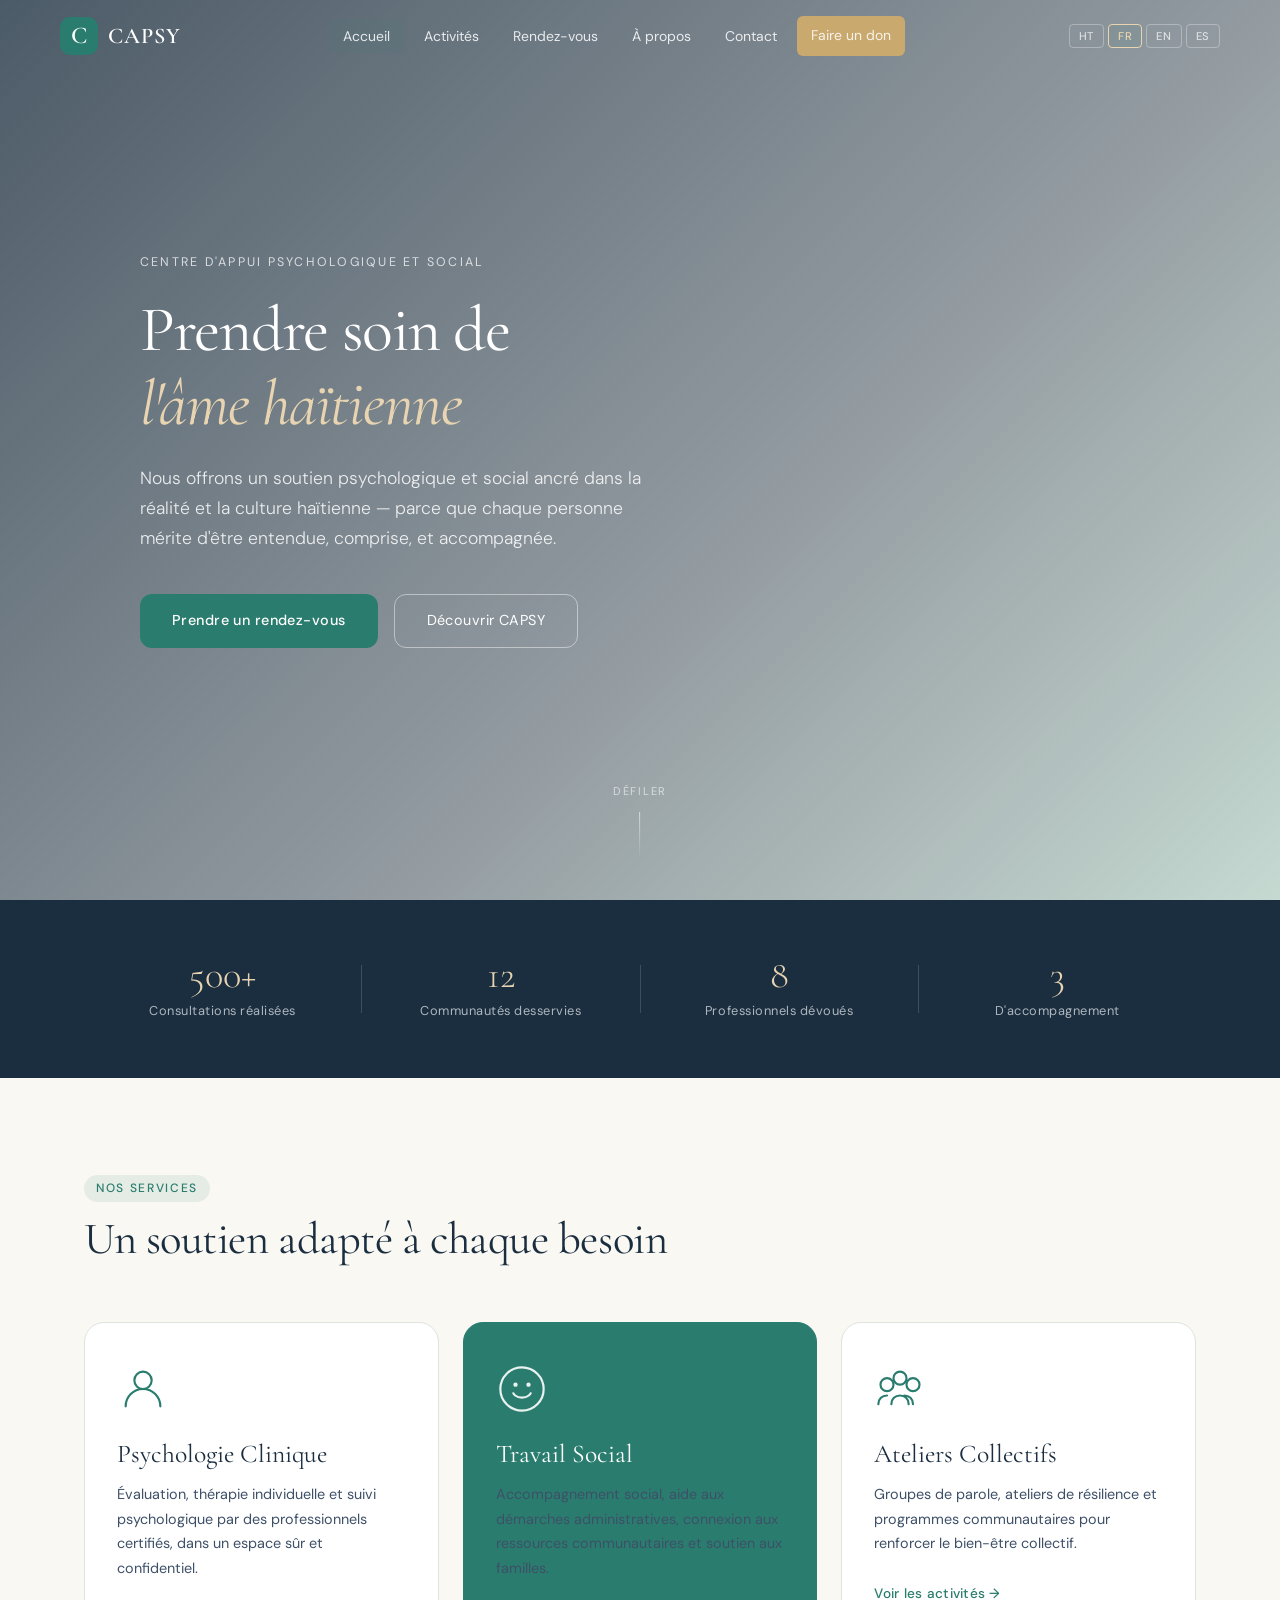
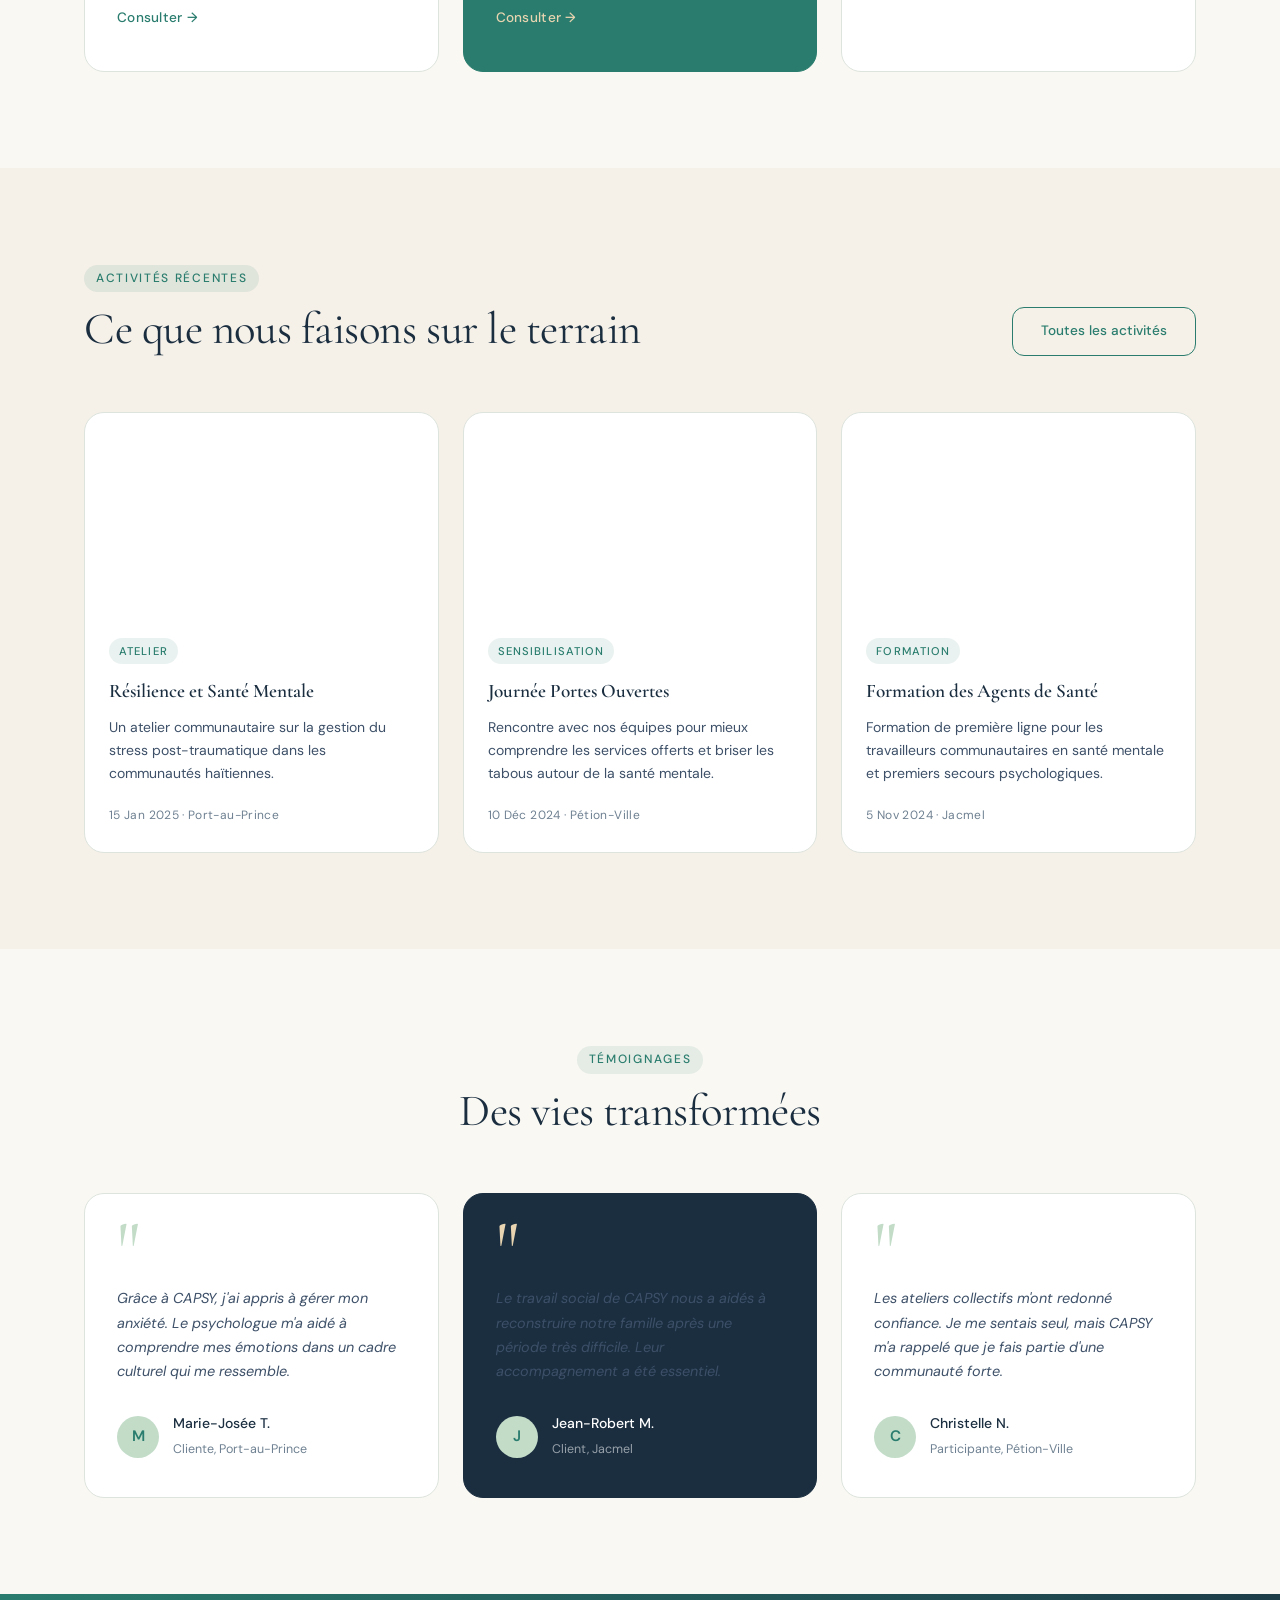
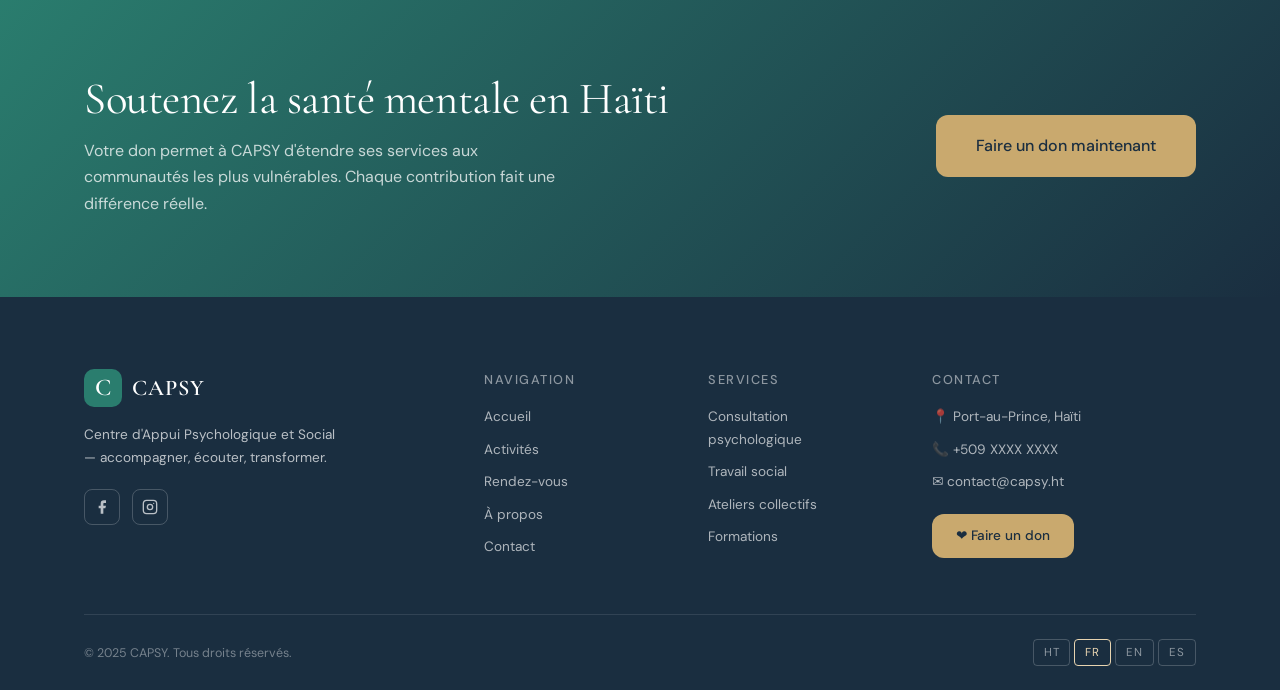
==== index.html @ 82f12406 "Add files via upload" ====
<!DOCTYPE html>
<html lang="fr">
<head>
  <meta charset="UTF-8" />
  <meta name="viewport" content="width=device-width, initial-scale=1.0" />
  <title>CAPSY – Centre d'Appui Psychologique et Social</title>
  <link rel="preconnect" href="https://fonts.googleapis.com" />
  <link rel="preconnect" href="https://fonts.gstatic.com" crossorigin />
  <link href="https://fonts.googleapis.com/css2?family=Cormorant+Garamond:ital,wght@0,300;0,400;0,600;1,300;1,400&family=DM+Sans:wght@300;400;500&display=swap" rel="stylesheet" />
  <link rel="stylesheet" href="style.css" />
</head>
<body data-page="index">

  <!-- NAVBAR -->
  <nav class="navbar" id="navbar">
    <div class="nav-inner">
      <a href="index.html" class="nav-logo">
        <span class="logo-mark">C</span>
        <span class="logo-text">CAPSY</span>
      </a>
      <button class="nav-toggle" id="navToggle" aria-label="Menu">
        <span></span><span></span><span></span>
      </button>
      <ul class="nav-links" id="navLinks">
        <li><a href="index.html" class="active" data-i18n="shared.nav.home"></a></li>
        <li><a href="activities.html" data-i18n="shared.nav.activities"></a></li>
        <li><a href="appointments.html" data-i18n="shared.nav.appt"></a></li>
        <li><a href="about.html" data-i18n="shared.nav.about"></a></li>
        <li><a href="contact.html" data-i18n="shared.nav.contact"></a></li>
        <li><a href="donate.html" class="btn-donate-nav" data-i18n="shared.nav.donate"></a></li>
      </ul>
      <div class="lang-switcher nav-lang">
        <button class="lang-btn" data-lang="ht">HT</button>
        <button class="lang-btn" data-lang="fr">FR</button>
        <button class="lang-btn" data-lang="en">EN</button>
        <button class="lang-btn" data-lang="es">ES</button>
      </div>
    </div>
  </nav>

  <!-- HERO -->
  <section class="hero">
    <div class="hero-bg"></div>
    <div class="hero-overlay"></div>
    <div class="hero-content">
      <p class="hero-eyebrow" data-i18n="index.hero_eyebrow"></p>
      <h1 class="hero-title">
        <span data-i18n="index.hero_title1"></span><br />
        <em data-i18n="index.hero_title2"></em>
      </h1>
      <p class="hero-sub" data-i18n="index.hero_sub"></p>
      <div class="hero-actions">
        <a href="appointments.html" class="btn-primary" data-i18n="index.btn_appt"></a>
        <a href="about.html" class="btn-ghost" data-i18n="index.btn_about"></a>
      </div>
    </div>
    <div class="hero-scroll-hint">
      <span data-i18n="index.scroll"></span>
      <div class="scroll-line"></div>
    </div>
  </section>

  <!-- STATS BAND -->
  <section class="stats-band">
    <div class="stats-inner">
      <div class="stat-item">
        <strong>500+</strong>
        <span data-i18n="shared.stats.consult"></span>
      </div>
      <div class="stat-divider"></div>
      <div class="stat-item">
        <strong>12</strong>
        <span data-i18n="shared.stats.communities"></span>
      </div>
      <div class="stat-divider"></div>
      <div class="stat-item">
        <strong>8</strong>
        <span data-i18n="shared.stats.pros"></span>
      </div>
      <div class="stat-divider"></div>
      <div class="stat-item">
        <strong>3</strong>
        <span data-i18n="shared.stats.years"></span>
      </div>
    </div>
  </section>

  <!-- SERVICES -->
  <section class="services section-pad">
    <div class="container">
      <div class="section-header">
        <p class="section-tag" data-i18n="index.services_tag"></p>
        <h2 data-i18n="index.services_title"></h2>
      </div>
      <div class="services-grid">
        <div class="service-card">
          <div class="service-icon">
            <svg viewBox="0 0 48 48" fill="none"><circle cx="24" cy="16" r="8" stroke="currentColor" stroke-width="2"/><path d="M8 40c0-8.837 7.163-16 16-16s16 7.163 16 16" stroke="currentColor" stroke-width="2" stroke-linecap="round"/></svg>
          </div>
          <h3 data-i18n="index.s1_title"></h3>
          <p data-i18n="index.s1_desc"></p>
          <a href="appointments.html" class="service-link" data-i18n="index.s_link_consult"></a>
        </div>
        <div class="service-card service-card--accent">
          <div class="service-icon">
            <svg viewBox="0 0 48 48" fill="none"><path d="M24 4C12.954 4 4 12.954 4 24s8.954 20 20 20 20-8.954 20-20S35.046 4 24 4z" stroke="currentColor" stroke-width="2"/><path d="M16 28s2 4 8 4 8-4 8-4" stroke="currentColor" stroke-width="2" stroke-linecap="round"/><circle cx="18" cy="20" r="2" fill="currentColor"/><circle cx="30" cy="20" r="2" fill="currentColor"/></svg>
          </div>
          <h3 data-i18n="index.s2_title"></h3>
          <p data-i18n="index.s2_desc"></p>
          <a href="appointments.html" class="service-link" data-i18n="index.s_link_consult"></a>
        </div>
        <div class="service-card">
          <div class="service-icon">
            <svg viewBox="0 0 48 48" fill="none"><circle cx="12" cy="20" r="6" stroke="currentColor" stroke-width="2"/><circle cx="36" cy="20" r="6" stroke="currentColor" stroke-width="2"/><circle cx="24" cy="14" r="6" stroke="currentColor" stroke-width="2"/><path d="M4 38c0-5 3.6-8 8-8M36 38c0-5-3.6-8-8-8M16 38c0-5 3.6-8 8-8s8 3 8 8" stroke="currentColor" stroke-width="2" stroke-linecap="round"/></svg>
          </div>
          <h3 data-i18n="index.s3_title"></h3>
          <p data-i18n="index.s3_desc"></p>
          <a href="activities.html" class="service-link" data-i18n="index.s_link_act"></a>
        </div>
      </div>
    </div>
  </section>

  <!-- ACTIVITIES PREVIEW -->
  <section class="activities-preview section-pad bg-soft">
    <div class="container">
      <div class="section-header flex-between">
        <div>
          <p class="section-tag" data-i18n="index.act_tag"></p>
          <h2 data-i18n="index.act_title"></h2>
        </div>
        <a href="activities.html" class="btn-outline" data-i18n="index.act_all"></a>
      </div>
      <div class="activities-grid" id="homeActivities"></div>
    </div>
  </section>

  <!-- TESTIMONIALS -->
  <section class="testimonials section-pad">
    <div class="container">
      <div class="section-header center">
        <p class="section-tag" data-i18n="index.testi_tag"></p>
        <h2 data-i18n="index.testi_title"></h2>
      </div>
      <div class="testimonials-grid" id="testiGrid"></div>
    </div>
  </section>

  <!-- CTA DONATE BANNER -->
  <section class="donate-banner">
    <div class="container">
      <div class="donate-banner-inner">
        <div class="donate-banner-text">
          <h2 data-i18n="index.donate_title"></h2>
          <p data-i18n="index.donate_desc"></p>
        </div>
        <a href="donate.html" class="btn-donate-large" data-i18n="index.donate_btn"></a>
      </div>
    </div>
  </section>

  <!-- FOOTER -->
  <footer class="footer">
    <div class="container">
      <div class="footer-grid">
        <div class="footer-brand">
          <div class="footer-logo"><span class="logo-mark">C</span><span class="logo-text">CAPSY</span></div>
          <p data-i18n="shared.footer.tagline"></p>
          <div class="footer-social">
            <a href="#" aria-label="Facebook"><svg viewBox="0 0 24 24" fill="currentColor"><path d="M18 2h-3a5 5 0 00-5 5v3H7v4h3v8h4v-8h3l1-4h-4V7a1 1 0 011-1h3z"/></svg></a>
            <a href="#" aria-label="Instagram"><svg viewBox="0 0 24 24" fill="none" stroke="currentColor" stroke-width="2"><rect x="2" y="2" width="20" height="20" rx="5" ry="5"/><circle cx="12" cy="12" r="4"/><circle cx="17.5" cy="6.5" r="1" fill="currentColor" stroke="none"/></svg></a>
          </div>
        </div>
        <div class="footer-col">
          <h5 data-i18n="shared.footer.nav_col"></h5>
          <ul>
            <li><a href="index.html" data-i18n="shared.nav.home"></a></li>
            <li><a href="activities.html" data-i18n="shared.nav.activities"></a></li>
            <li><a href="appointments.html" data-i18n="shared.nav.appt"></a></li>
            <li><a href="about.html" data-i18n="shared.nav.about"></a></li>
            <li><a href="contact.html" data-i18n="shared.nav.contact"></a></li>
          </ul>
        </div>
        <div class="footer-col">
          <h5 data-i18n="shared.footer.services"></h5>
          <ul>
            <li><a href="appointments.html" data-i18n="shared.footer.consult"></a></li>
            <li><a href="appointments.html" data-i18n="shared.footer.social"></a></li>
            <li><a href="activities.html" data-i18n="shared.footer.workshops"></a></li>
            <li><a href="activities.html" data-i18n="shared.footer.training"></a></li>
          </ul>
        </div>
        <div class="footer-col">
          <h5 data-i18n="shared.footer.contact"></h5>
          <ul>
            <li>📍 Port-au-Prince, Haïti</li>
            <li>📞 +509 XXXX XXXX</li>
            <li>✉️ contact@capsy.ht</li>
          </ul>
          <a href="donate.html" class="btn-donate-footer" data-i18n="shared.footer.donate_btn"></a>
        </div>
      </div>
      <div class="footer-bottom">
        <p data-i18n="shared.footer.copy"></p>
        <div class="lang-switcher">
          <button class="lang-btn" data-lang="ht">HT</button>
          <button class="lang-btn" data-lang="fr">FR</button>
          <button class="lang-btn" data-lang="en">EN</button>
          <button class="lang-btn" data-lang="es">ES</button>
        </div>
      </div>
    </div>
  </footer>

  <script src="i18n.js"></script>
  <script src="main.js"></script>
  <script>
    // Render home activities (first 3) dynamically
    function renderHomeActivities() {
      const lang = CAPSY_LANG.current;
      const data = TRANSLATIONS.shared.activities_data;
      const grid = document.getElementById('homeActivities');
      if (!grid) return;
      grid.innerHTML = [1,2,3].map(id => {
        const a = data[id];
        return `<a href="activity-detail.html?id=${id}" class="activity-card">
          <div class="activity-img" style="background-image:url('${a.img}')"></div>
          <div class="activity-body">
            <span class="activity-tag">${a.tag[lang]}</span>
            <h4>${a.title[lang]}</h4>
            <p>${a.desc[lang]}</p>
            <span class="activity-date">${a.date}</span>
          </div>
        </a>`;
      }).join('');
    }

    function renderTestimonials() {
      const lang = CAPSY_LANG.current;
      const T = TRANSLATIONS.index;
      const grid = document.getElementById('testiGrid');
      if (!grid) return;
      grid.innerHTML = `
        <div class="testimonial-card">
          <div class="testi-quote">"</div>
          <p>${T.t1[lang]}</p>
          <div class="testi-author"><div class="testi-avatar">M</div><div><strong>${T.t1_name}</strong><span>${T.t1_role[lang]}</span></div></div>
        </div>
        <div class="testimonial-card testimonial-card--accent">
          <div class="testi-quote">"</div>
          <p>${T.t2[lang]}</p>
          <div class="testi-author"><div class="testi-avatar">J</div><div><strong>${T.t2_name}</strong><span>${T.t2_role[lang]}</span></div></div>
        </div>
        <div class="testimonial-card">
          <div class="testi-quote">"</div>
          <p>${T.t3[lang]}</p>
          <div class="testi-author"><div class="testi-avatar">C</div><div><strong>${T.t3_name}</strong><span>${T.t3_role[lang]}</span></div></div>
        </div>`;
    }

    // Hook into language changes
    const origApplyAll = CAPSY_LANG.applyAll.bind(CAPSY_LANG);
    CAPSY_LANG.applyAll = function() {
      origApplyAll();
      renderHomeActivities();
      renderTestimonials();
    };

    renderHomeActivities();
    renderTestimonials();
  </script>
</body>
</html>
---- style.css ----
/* ============================================================
   CAPSY — Global Stylesheet
   Aesthetic: Refined editorial, warm-coastal calm
   Fonts: Cormorant Garamond (display) + DM Sans (body)
   ============================================================ */

:root {
  --navy:    #1a2e40;
  --teal:    #2a7d6e;
  --teal-lt: #3aa08e;
  --sage:    #7dab8e;
  --sage-lt: #c2dcc8;
  --cream:   #f5f0e8;
  --ivory:   #faf8f3;
  --gold:    #c9a96e;
  --gold-lt: #e8d4b0;
  --white:   #ffffff;
  --text:    #1a2e40;
  --text-md: #3d5068;
  --text-lt: #6e8091;
  --border:  #dde4dd;

  --font-disp: 'Cormorant Garamond', Georgia, serif;
  --font-body: 'DM Sans', system-ui, sans-serif;

  --radius-sm: 6px;
  --radius-md: 12px;
  --radius-lg: 20px;

  --shadow-sm: 0 2px 12px rgba(26,46,64,.07);
  --shadow-md: 0 8px 32px rgba(26,46,64,.12);
  --shadow-lg: 0 20px 60px rgba(26,46,64,.16);

  --transition: .25s ease;
}

*, *::before, *::after { box-sizing: border-box; margin: 0; padding: 0; }

html { scroll-behavior: smooth; font-size: 16px; }

body {
  font-family: var(--font-body);
  color: var(--text);
  background: var(--ivory);
  line-height: 1.65;
  -webkit-font-smoothing: antialiased;
}

img { max-width: 100%; display: block; }
a { text-decoration: none; color: inherit; }
ul { list-style: none; }
button { cursor: pointer; font-family: var(--font-body); }

.container { max-width: 1160px; margin: 0 auto; padding: 0 24px; }
.section-pad { padding: 96px 0; }
.bg-soft { background: var(--cream); }

/* ── TYPOGRAPHY ── */
h1, h2, h3 { font-family: var(--font-disp); font-weight: 400; line-height: 1.15; }
h1 { font-size: clamp(2.6rem, 5vw, 4.2rem); letter-spacing: -.02em; }
h2 { font-size: clamp(2rem, 3.5vw, 3rem); letter-spacing: -.01em; }
h3 { font-size: 1.6rem; }
h4 { font-family: var(--font-disp); font-size: 1.3rem; font-weight: 600; }
h5 { font-size: .8rem; font-weight: 500; letter-spacing: .12em; text-transform: uppercase; color: var(--text-lt); margin-bottom: 16px; }

em { font-style: italic; color: var(--teal); }

.section-header { margin-bottom: 56px; }
.section-header.center { text-align: center; }
.section-header.flex-between { display: flex; align-items: flex-end; justify-content: space-between; gap: 24px; flex-wrap: wrap; }

.section-tag {
  display: inline-block;
  font-size: .75rem;
  font-weight: 500;
  letter-spacing: .14em;
  text-transform: uppercase;
  color: var(--teal);
  margin-bottom: 12px;
  padding: 4px 12px;
  background: rgba(42,125,110,.1);
  border-radius: 99px;
}

/* ── BUTTONS ── */
.btn-primary {
  display: inline-flex; align-items: center; gap: 8px;
  background: var(--teal);
  color: var(--white);
  padding: 14px 32px;
  border-radius: var(--radius-md);
  font-size: .9rem;
  font-weight: 500;
  letter-spacing: .03em;
  transition: background var(--transition), transform var(--transition), box-shadow var(--transition);
  border: none;
}
.btn-primary:hover { background: var(--teal-lt); transform: translateY(-2px); box-shadow: 0 8px 24px rgba(42,125,110,.3); }

.btn-ghost {
  display: inline-flex; align-items: center;
  color: var(--white);
  padding: 14px 32px;
  border-radius: var(--radius-md);
  border: 1.5px solid rgba(255,255,255,.45);
  font-size: .9rem;
  font-weight: 400;
  letter-spacing: .03em;
  transition: border-color var(--transition), background var(--transition);
}
.btn-ghost:hover { background: rgba(255,255,255,.1); border-color: rgba(255,255,255,.75); }

.btn-outline {
  display: inline-flex; align-items: center;
  color: var(--teal);
  padding: 12px 28px;
  border-radius: var(--radius-md);
  border: 1.5px solid var(--teal);
  font-size: .85rem;
  font-weight: 500;
  transition: background var(--transition), color var(--transition);
  white-space: nowrap;
}
.btn-outline:hover { background: var(--teal); color: var(--white); }

.btn-donate-nav {
  display: inline-flex; align-items: center;
  background: var(--gold);
  color: var(--navy);
  padding: 10px 22px;
  border-radius: var(--radius-md);
  font-size: .85rem;
  font-weight: 500;
  transition: background var(--transition), transform var(--transition);
}
.btn-donate-nav:hover { background: var(--gold-lt); transform: translateY(-1px); }

.btn-donate-large {
  display: inline-flex; align-items: center;
  background: var(--gold);
  color: var(--navy);
  padding: 18px 40px;
  border-radius: var(--radius-md);
  font-size: 1rem;
  font-weight: 500;
  white-space: nowrap;
  transition: background var(--transition), transform var(--transition), box-shadow var(--transition);
}
.btn-donate-large:hover { background: var(--gold-lt); transform: translateY(-2px); box-shadow: 0 8px 28px rgba(201,169,110,.4); }

.btn-donate-footer {
  display: inline-flex; align-items: center; gap: 6px;
  background: var(--gold);
  color: var(--navy);
  padding: 11px 24px;
  border-radius: var(--radius-md);
  font-size: .85rem;
  font-weight: 500;
  margin-top: 20px;
  transition: background var(--transition);
}
.btn-donate-footer:hover { background: var(--gold-lt); }

/* ── NAVBAR ── */
.navbar {
  position: fixed; top: 0; left: 0; right: 0; z-index: 1000;
  padding: 0 24px;
  transition: background var(--transition), box-shadow var(--transition), padding var(--transition);
}
.navbar.scrolled {
  background: rgba(250,248,243,.96);
  backdrop-filter: blur(12px);
  box-shadow: 0 1px 0 var(--border);
  padding-top: 0;
}

.nav-inner {
  max-width: 1160px; margin: 0 auto;
  display: flex; align-items: center; justify-content: space-between;
  height: 72px;
}

.nav-logo {
  display: flex; align-items: center; gap: 10px;
  text-decoration: none;
}
.logo-mark {
  width: 38px; height: 38px;
  background: var(--teal);
  color: var(--white);
  border-radius: 10px;
  display: flex; align-items: center; justify-content: center;
  font-family: var(--font-disp);
  font-size: 1.5rem;
  font-weight: 600;
  line-height: 1;
  flex-shrink: 0;
}
.logo-text {
  font-family: var(--font-disp);
  font-size: 1.4rem;
  font-weight: 600;
  color: var(--navy);
  letter-spacing: .04em;
}

.nav-links {
  display: flex; align-items: center; gap: 6px;
}
.nav-links li a {
  font-size: .875rem;
  font-weight: 400;
  color: var(--text-md);
  padding: 8px 14px;
  border-radius: var(--radius-sm);
  transition: color var(--transition), background var(--transition);
}
.nav-links li a:hover, .nav-links li a.active {
  color: var(--teal);
  background: rgba(42,125,110,.07);
}

.nav-toggle {
  display: none; flex-direction: column; gap: 5px;
  background: none; border: none; padding: 8px;
}
.nav-toggle span {
  display: block; width: 22px; height: 2px;
  background: var(--navy); border-radius: 2px;
  transition: transform var(--transition), opacity var(--transition);
}

/* Hero page: white nav links */
body.hero-page .navbar:not(.scrolled) .nav-links li a { color: rgba(255,255,255,.85); }
body.hero-page .navbar:not(.scrolled) .nav-links li a:hover { color: #fff; background: rgba(255,255,255,.12); }
body.hero-page .navbar:not(.scrolled) .logo-text { color: #fff; }

/* ── HERO ── */
.hero {
  position: relative;
  min-height: 100vh;
  display: flex; align-items: center;
  overflow: hidden;
  color: #fff;
}

.hero-bg {
  position: absolute; inset: 0;
  background-image: url('https://images.unsplash.com/photo-1573497019940-1c28c88b4f3e?w=1600&q=85');
  background-size: cover;
  background-position: center 30%;
  transform: scale(1.05);
  animation: heroZoom 14s ease-out forwards;
}
@keyframes heroZoom { to { transform: scale(1); } }

.hero-overlay {
  position: absolute; inset: 0;
  background: linear-gradient(135deg, rgba(26,46,64,.78) 0%, rgba(26,46,64,.45) 60%, rgba(42,125,110,.25) 100%);
}

.hero-content {
  position: relative; z-index: 2;
  max-width: 700px;
  padding: 0 40px;
  margin-left: max(40px, calc(50vw - 540px));
  animation: heroFade .9s ease both;
}
@keyframes heroFade { from { opacity: 0; transform: translateY(28px); } to { opacity: 1; transform: none; } }

.hero-eyebrow {
  font-size: .78rem; letter-spacing: .18em;
  text-transform: uppercase; font-weight: 400;
  color: rgba(255,255,255,.75);
  margin-bottom: 20px;
}

.hero-title { color: #fff; margin-bottom: 24px; }
.hero-title em { color: var(--gold-lt); font-style: italic; }

.hero-sub {
  font-size: 1.1rem; font-weight: 300;
  color: rgba(255,255,255,.85);
  max-width: 520px;
  line-height: 1.7;
  margin-bottom: 40px;
}

.hero-actions { display: flex; gap: 16px; flex-wrap: wrap; }

.hero-scroll-hint {
  position: absolute; bottom: 40px; left: 50%;
  transform: translateX(-50%);
  display: flex; flex-direction: column; align-items: center; gap: 12px;
  color: rgba(255,255,255,.6);
  font-size: .7rem; letter-spacing: .15em; text-transform: uppercase;
  z-index: 2;
}
.scroll-line {
  width: 1px; height: 48px;
  background: linear-gradient(to bottom, rgba(255,255,255,.6), transparent);
  animation: scrollPulse 2s ease-in-out infinite;
}
@keyframes scrollPulse { 0%,100% { opacity: .4; } 50% { opacity: 1; } }

/* ── STATS BAND ── */
.stats-band {
  background: var(--navy);
  padding: 40px 0;
}
.stats-inner {
  max-width: 1160px; margin: 0 auto; padding: 0 24px;
  display: flex; align-items: center; justify-content: center;
  gap: 0; flex-wrap: wrap;
}
.stat-item {
  flex: 1; min-width: 160px;
  display: flex; flex-direction: column; align-items: center;
  gap: 6px; padding: 16px 24px;
  text-align: center;
}
.stat-item strong {
  font-family: var(--font-disp);
  font-size: 2.4rem;
  font-weight: 300;
  color: var(--gold-lt);
  line-height: 1;
}
.stat-item span { font-size: .8rem; color: rgba(255,255,255,.65); letter-spacing: .04em; }
.stat-divider { width: 1px; height: 48px; background: rgba(255,255,255,.15); }

/* ── SERVICES ── */
.services-grid {
  display: grid;
  grid-template-columns: repeat(auto-fit, minmax(280px, 1fr));
  gap: 24px;
}
.service-card {
  background: var(--white);
  border: 1px solid var(--border);
  border-radius: var(--radius-lg);
  padding: 40px 32px;
  transition: transform var(--transition), box-shadow var(--transition);
}
.service-card:hover { transform: translateY(-6px); box-shadow: var(--shadow-md); }
.service-card--accent {
  background: var(--teal);
  border-color: var(--teal);
  color: var(--white);
}
.service-card--accent p { color: rgba(255,255,255,.8); }
.service-card--accent .service-link { color: var(--gold-lt); }

.service-icon {
  width: 52px; height: 52px;
  color: var(--teal);
  margin-bottom: 24px;
}
.service-card--accent .service-icon { color: rgba(255,255,255,.9); }
.service-icon svg { width: 100%; height: 100%; }

.service-card h3 { margin-bottom: 14px; }
.service-card p { color: var(--text-md); font-size: .9rem; margin-bottom: 24px; line-height: 1.7; }

.service-link {
  font-size: .85rem;
  font-weight: 500;
  color: var(--teal);
  letter-spacing: .02em;
  transition: color var(--transition);
}
.service-link:hover { color: var(--teal-lt); }

/* ── ACTIVITIES PREVIEW ── */
.activities-grid {
  display: grid;
  grid-template-columns: repeat(auto-fit, minmax(300px, 1fr));
  gap: 24px;
}
.activity-card {
  background: var(--white);
  border-radius: var(--radius-lg);
  overflow: hidden;
  border: 1px solid var(--border);
  transition: transform var(--transition), box-shadow var(--transition);
  display: block;
}
.activity-card:hover { transform: translateY(-6px); box-shadow: var(--shadow-md); }

.activity-img {
  height: 200px;
  background-size: cover;
  background-position: center;
  transition: transform .4s ease;
}
.activity-card:hover .activity-img { transform: scale(1.04); }

.activity-body {
  padding: 24px;
}
.activity-tag {
  display: inline-block;
  font-size: .7rem;
  font-weight: 500;
  letter-spacing: .1em;
  text-transform: uppercase;
  color: var(--teal);
  background: rgba(42,125,110,.1);
  padding: 4px 10px;
  border-radius: 99px;
  margin-bottom: 12px;
}
.activity-body h4 { margin-bottom: 8px; font-size: 1.2rem; }
.activity-body p { font-size: .875rem; color: var(--text-md); margin-bottom: 16px; }
.activity-date { font-size: .75rem; color: var(--text-lt); letter-spacing: .03em; }

/* ── TESTIMONIALS ── */
.testimonials-grid {
  display: grid;
  grid-template-columns: repeat(auto-fit, minmax(280px, 1fr));
  gap: 24px;
}
.testimonial-card {
  background: var(--white);
  border: 1px solid var(--border);
  border-radius: var(--radius-lg);
  padding: 36px 32px;
  position: relative;
}
.testimonial-card--accent {
  background: var(--navy);
  border-color: var(--navy);
  color: var(--white);
}
.testimonial-card--accent p { color: rgba(255,255,255,.8); }
.testimonial-card--accent .testi-quote { color: var(--gold-lt); }
.testimonial-card--accent .testi-author strong { color: #fff; }
.testimonial-card--accent .testi-author span { color: rgba(255,255,255,.55); }

.testi-quote {
  font-family: var(--font-disp);
  font-size: 5rem;
  line-height: .5;
  color: var(--sage-lt);
  margin-bottom: 16px;
  display: block;
}
.testimonial-card p { font-size: .9rem; line-height: 1.7; color: var(--text-md); margin-bottom: 28px; font-style: italic; }

.testi-author { display: flex; align-items: center; gap: 14px; }
.testi-avatar {
  width: 42px; height: 42px;
  border-radius: 50%;
  background: var(--sage-lt);
  color: var(--teal);
  display: flex; align-items: center; justify-content: center;
  font-weight: 600; font-size: .95rem;
  flex-shrink: 0;
}
.testi-author strong { display: block; font-size: .875rem; font-weight: 500; }
.testi-author span { font-size: .78rem; color: var(--text-lt); }

/* ── DONATE BANNER ── */
.donate-banner {
  background: linear-gradient(135deg, var(--teal) 0%, var(--navy) 100%);
  padding: 80px 0;
  color: #fff;
}
.donate-banner-inner {
  display: flex; align-items: center; justify-content: space-between;
  gap: 40px; flex-wrap: wrap;
}
.donate-banner-text h2 { color: #fff; margin-bottom: 12px; }
.donate-banner-text p { color: rgba(255,255,255,.75); max-width: 500px; }

/* ── PAGE HEADERS (inner pages) ── */
.page-header {
  background: linear-gradient(135deg, var(--navy) 0%, #253d52 100%);
  padding: 140px 0 80px;
  color: #fff;
}
.page-header h1 { color: #fff; margin-bottom: 12px; }
.page-header p { color: rgba(255,255,255,.75); font-size: 1.1rem; max-width: 540px; }

/* ── ACTIVITIES PAGE ── */
.activities-full-grid {
  display: grid;
  grid-template-columns: repeat(auto-fill, minmax(320px, 1fr));
  gap: 28px;
  margin-top: 40px;
}
.filter-bar {
  display: flex; gap: 10px; flex-wrap: wrap; margin-bottom: 40px;
}
.filter-btn {
  background: none; border: 1.5px solid var(--border);
  padding: 8px 20px; border-radius: 99px;
  font-size: .8rem; font-weight: 500;
  color: var(--text-md); cursor: pointer;
  transition: all var(--transition);
}
.filter-btn:hover, .filter-btn.active {
  background: var(--teal); border-color: var(--teal); color: #fff;
}

/* ── ACTIVITY DETAIL ── */
.detail-grid {
  display: grid;
  grid-template-columns: 1fr 360px;
  gap: 48px;
  align-items: start;
}
.detail-img {
  width: 100%; height: 400px;
  object-fit: cover;
  border-radius: var(--radius-lg);
  margin-bottom: 32px;
}
.detail-sidebar {
  position: sticky; top: 100px;
  background: var(--white);
  border: 1px solid var(--border);
  border-radius: var(--radius-lg);
  padding: 32px;
}
.detail-meta { display: flex; flex-direction: column; gap: 16px; margin-bottom: 28px; }
.detail-meta-item {
  display: flex; gap: 12px; align-items: flex-start;
}
.detail-meta-icon { font-size: 1.2rem; flex-shrink: 0; }
.detail-meta-item p { font-size: .875rem; color: var(--text-md); }
.detail-meta-item strong { display: block; font-size: .75rem; color: var(--text-lt); letter-spacing: .06em; text-transform: uppercase; margin-bottom: 2px; }

/* ── APPOINTMENTS ── */
.appt-grid {
  display: grid;
  grid-template-columns: 1fr 1fr;
  gap: 48px;
  align-items: start;
}
.type-selector {
  display: grid; grid-template-columns: 1fr 1fr; gap: 16px;
  margin-bottom: 32px;
}
.type-card {
  border: 2px solid var(--border);
  border-radius: var(--radius-md);
  padding: 20px;
  cursor: pointer;
  transition: all var(--transition);
  text-align: center;
}
.type-card:hover { border-color: var(--teal); }
.type-card.selected { border-color: var(--teal); background: rgba(42,125,110,.06); }
.type-card .type-icon { font-size: 2rem; margin-bottom: 8px; }
.type-card strong { display: block; font-size: .9rem; color: var(--navy); }
.type-card span { font-size: .78rem; color: var(--text-lt); }

.form-group { margin-bottom: 20px; }
.form-group label {
  display: block; margin-bottom: 7px;
  font-size: .82rem; font-weight: 500;
  color: var(--text-md); letter-spacing: .03em;
}
.form-group input,
.form-group select,
.form-group textarea {
  width: 100%;
  padding: 12px 16px;
  border: 1.5px solid var(--border);
  border-radius: var(--radius-sm);
  font-family: var(--font-body);
  font-size: .9rem;
  color: var(--text);
  background: var(--white);
  transition: border-color var(--transition), box-shadow var(--transition);
  outline: none;
}
.form-group input:focus,
.form-group select:focus,
.form-group textarea:focus {
  border-color: var(--teal);
  box-shadow: 0 0 0 3px rgba(42,125,110,.1);
}
.form-group textarea { resize: vertical; min-height: 100px; }

.form-row { display: grid; grid-template-columns: 1fr 1fr; gap: 16px; }

.payment-methods { display: flex; gap: 12px; flex-wrap: wrap; margin-bottom: 24px; }
.pay-method {
  display: flex; align-items: center; gap: 8px;
  border: 1.5px solid var(--border);
  border-radius: var(--radius-sm);
  padding: 10px 16px;
  cursor: pointer; font-size: .85rem;
  transition: all var(--transition);
}
.pay-method:hover { border-color: var(--teal); }
.pay-method.selected { border-color: var(--teal); background: rgba(42,125,110,.06); color: var(--teal); font-weight: 500; }
.pay-method svg { width: 20px; height: 20px; }

.price-tag {
  display: flex; align-items: baseline; gap: 6px;
  font-family: var(--font-disp);
  margin-bottom: 24px;
}
.price-tag span:first-child { font-size: 2.4rem; color: var(--teal); }
.price-tag span:last-child { font-size: .9rem; color: var(--text-lt); }

/* ── ABOUT PAGE ── */
.mission-vision-grid {
  display: grid; grid-template-columns: 1fr 1fr; gap: 32px;
}
.mv-card {
  background: var(--white);
  border: 1px solid var(--border);
  border-radius: var(--radius-lg);
  padding: 40px;
}
.mv-card.accent { background: var(--teal); color: #fff; border-color: var(--teal); }
.mv-card.accent p { color: rgba(255,255,255,.8); }
.mv-card.accent h3 { color: #fff; }
.mv-icon { font-size: 2.4rem; margin-bottom: 20px; }
.mv-card h3 { margin-bottom: 14px; }
.mv-card p { color: var(--text-md); line-height: 1.75; font-size: .9rem; }

.team-grid {
  display: grid;
  grid-template-columns: repeat(auto-fill, minmax(240px, 1fr));
  gap: 28px;
  margin-top: 48px;
}
.team-card {
  background: var(--white);
  border: 1px solid var(--border);
  border-radius: var(--radius-lg);
  overflow: hidden;
  transition: transform var(--transition), box-shadow var(--transition);
}
.team-card:hover { transform: translateY(-4px); box-shadow: var(--shadow-sm); }
.team-avatar {
  height: 200px;
  background: var(--sage-lt);
  display: flex; align-items: center; justify-content: center;
  font-family: var(--font-disp);
  font-size: 4rem;
  font-weight: 300;
  color: var(--teal);
}
.team-body { padding: 24px; }
.team-body h4 { margin-bottom: 4px; font-size: 1.1rem; }
.team-role { font-size: .78rem; color: var(--teal); font-weight: 500; letter-spacing: .06em; text-transform: uppercase; margin-bottom: 10px; display: block; }
.team-body p { font-size: .85rem; color: var(--text-md); }

/* ── CONTACT PAGE ── */
.contact-grid { display: grid; grid-template-columns: 1fr 1fr; gap: 64px; align-items: start; }
.contact-info { display: flex; flex-direction: column; gap: 28px; }
.contact-item { display: flex; gap: 16px; align-items: flex-start; }
.contact-icon {
  width: 48px; height: 48px; flex-shrink: 0;
  background: rgba(42,125,110,.1);
  border-radius: var(--radius-md);
  display: flex; align-items: center; justify-content: center;
  font-size: 1.3rem;
}
.contact-item h5 { font-size: .75rem; color: var(--text-lt); letter-spacing: .1em; text-transform: uppercase; margin-bottom: 4px; }
.contact-item p { font-size: .9rem; color: var(--text-md); }

.contact-form-card {
  background: var(--white);
  border: 1px solid var(--border);
  border-radius: var(--radius-lg);
  padding: 40px;
}

/* ── DONATE PAGE ── */
.donate-grid { display: grid; grid-template-columns: 1fr 1fr; gap: 64px; align-items: start; }
.amount-selector { display: grid; grid-template-columns: repeat(3, 1fr); gap: 12px; margin-bottom: 20px; }
.amount-btn {
  border: 2px solid var(--border);
  background: none;
  border-radius: var(--radius-sm);
  padding: 14px;
  font-family: var(--font-disp);
  font-size: 1.4rem;
  color: var(--navy);
  transition: all var(--transition);
  cursor: pointer;
}
.amount-btn:hover { border-color: var(--teal); }
.amount-btn.active { border-color: var(--teal); background: rgba(42,125,110,.08); color: var(--teal); }

.donate-impact { display: flex; flex-direction: column; gap: 20px; }
.impact-item {
  display: flex; gap: 16px; align-items: flex-start;
  padding: 20px;
  background: var(--white);
  border: 1px solid var(--border);
  border-radius: var(--radius-md);
}
.impact-amount {
  font-family: var(--font-disp);
  font-size: 1.6rem;
  color: var(--teal);
  font-weight: 400;
  min-width: 70px;
}
.impact-desc strong { display: block; font-size: .875rem; margin-bottom: 3px; }
.impact-desc span { font-size: .8rem; color: var(--text-lt); }

/* ── FOOTER ── */
.footer {
  background: var(--navy);
  color: rgba(255,255,255,.7);
  padding: 72px 0 0;
}
.footer-grid {
  display: grid;
  grid-template-columns: 2fr 1fr 1fr 1.5fr;
  gap: 48px;
  padding-bottom: 56px;
  border-bottom: 1px solid rgba(255,255,255,.1);
}
.footer-brand .footer-logo { display: flex; align-items: center; gap: 10px; margin-bottom: 16px; }
.footer-brand .logo-text { color: #fff; }
.footer-brand p { font-size: .85rem; line-height: 1.7; max-width: 260px; }

.footer-social { display: flex; gap: 12px; margin-top: 20px; }
.footer-social a {
  width: 36px; height: 36px;
  border: 1px solid rgba(255,255,255,.2);
  border-radius: 8px;
  display: flex; align-items: center; justify-content: center;
  color: rgba(255,255,255,.7);
  transition: border-color var(--transition), color var(--transition);
}
.footer-social a:hover { border-color: var(--gold-lt); color: var(--gold-lt); }
.footer-social svg { width: 16px; height: 16px; }

.footer-col h5 { color: rgba(255,255,255,.5); }
.footer-col ul { display: flex; flex-direction: column; gap: 10px; }
.footer-col ul li a, .footer-col ul li {
  font-size: .85rem; color: rgba(255,255,255,.65);
  transition: color var(--transition);
}
.footer-col ul li a:hover { color: #fff; }

.footer-bottom {
  display: flex; justify-content: space-between; align-items: center;
  padding: 24px 0;
  flex-wrap: wrap; gap: 16px;
}
.footer-bottom p { font-size: .78rem; color: rgba(255,255,255,.4); }

.lang-switcher { display: flex; gap: 4px; }
.lang-btn {
  background: none; border: 1px solid rgba(255,255,255,.2);
  color: rgba(255,255,255,.5);
  padding: 5px 10px; border-radius: 4px;
  font-size: .72rem; letter-spacing: .08em;
  transition: all var(--transition);
}
.lang-btn:hover, .lang-btn.active { border-color: var(--gold-lt); color: var(--gold-lt); }

/* ── NOTIFICATION TOAST ── */
.toast {
  position: fixed; bottom: 24px; right: 24px;
  background: var(--teal);
  color: #fff;
  padding: 14px 22px;
  border-radius: var(--radius-md);
  font-size: .875rem;
  font-weight: 500;
  box-shadow: var(--shadow-md);
  z-index: 9999;
  transform: translateY(80px); opacity: 0;
  transition: all .35s cubic-bezier(.34,1.56,.64,1);
}
.toast.show { transform: none; opacity: 1; }

/* ── CONFIRMATION MODAL ── */
.modal-overlay {
  position: fixed; inset: 0; z-index: 2000;
  background: rgba(26,46,64,.6);
  display: flex; align-items: center; justify-content: center;
  opacity: 0; pointer-events: none; transition: opacity var(--transition);
  backdrop-filter: blur(4px);
}
.modal-overlay.open { opacity: 1; pointer-events: all; }
.modal-box {
  background: var(--white);
  border-radius: var(--radius-lg);
  padding: 48px;
  max-width: 440px; width: 90%;
  text-align: center;
  transform: scale(.9); transition: transform .3s cubic-bezier(.34,1.56,.64,1);
}
.modal-overlay.open .modal-box { transform: scale(1); }
.modal-icon { font-size: 3rem; margin-bottom: 20px; }
.modal-box h3 { margin-bottom: 12px; }
.modal-box p { color: var(--text-md); margin-bottom: 28px; font-size: .9rem; }

/* ── RESPONSIVE ── */
@media (max-width: 1024px) {
  .detail-grid, .appt-grid, .contact-grid, .donate-grid { grid-template-columns: 1fr; }
  .footer-grid { grid-template-columns: 1fr 1fr; }
  .mission-vision-grid { grid-template-columns: 1fr; }
}

@media (max-width: 768px) {
  .section-pad { padding: 64px 0; }

  .nav-links {
    display: none; flex-direction: column;
    position: absolute; top: 72px; left: 0; right: 0;
    background: var(--ivory);
    border-bottom: 1px solid var(--border);
    padding: 16px;
    gap: 4px;
    box-shadow: var(--shadow-md);
  }
  .nav-links.open { display: flex; }
  .nav-links li a { padding: 12px 16px; }
  .nav-toggle { display: flex; }

  .hero-content { padding: 0 24px; margin-left: 0; }
  .stats-inner { flex-direction: column; }
  .stat-divider { width: 60px; height: 1px; }

  .section-header.flex-between { flex-direction: column; align-items: flex-start; }
  .donate-banner-inner { flex-direction: column; }
  .footer-grid { grid-template-columns: 1fr; gap: 32px; }
  .footer-bottom { flex-direction: column; align-items: flex-start; }

  .type-selector { grid-template-columns: 1fr; }
  .form-row { grid-template-columns: 1fr; }
  .amount-selector { grid-template-columns: repeat(3, 1fr); }
}

@media (max-width: 480px) {
  h1 { font-size: 2.2rem; }
  h2 { font-size: 1.8rem; }
  .hero-actions { flex-direction: column; }
  .amount-selector { grid-template-columns: repeat(2, 1fr); }
}

/* ── NAV LANGUAGE SWITCHER (in navbar) ── */
.nav-lang { display: flex; gap: 4px; margin-left: 16px; }
.nav-lang .lang-btn {
  background: none;
  border: 1px solid rgba(26,46,64,.2);
  color: var(--text-lt);
  padding: 4px 9px;
  border-radius: 4px;
  font-size: .7rem;
  letter-spacing: .06em;
  font-weight: 500;
  transition: all var(--transition);
}
.nav-lang .lang-btn:hover,
.nav-lang .lang-btn.active {
  border-color: var(--teal);
  color: var(--teal);
  background: rgba(42,125,110,.08);
}
body.hero-page .navbar:not(.scrolled) .nav-lang .lang-btn {
  border-color: rgba(255,255,255,.3);
  color: rgba(255,255,255,.7);
}
body.hero-page .navbar:not(.scrolled) .nav-lang .lang-btn:hover,
body.hero-page .navbar:not(.scrolled) .nav-lang .lang-btn.active {
  border-color: var(--gold-lt);
  color: var(--gold-lt);
}
@media (max-width: 768px) { .nav-lang { display: none; } }

/* ── HERO BG: Port-au-Prince / Haitian scene ── */
.hero-bg {
  background-image: url('https://images.unsplash.com/photo-1530521954074-e64f6810b32d?w=1800&q=85');
  background-position: center 40%;
}
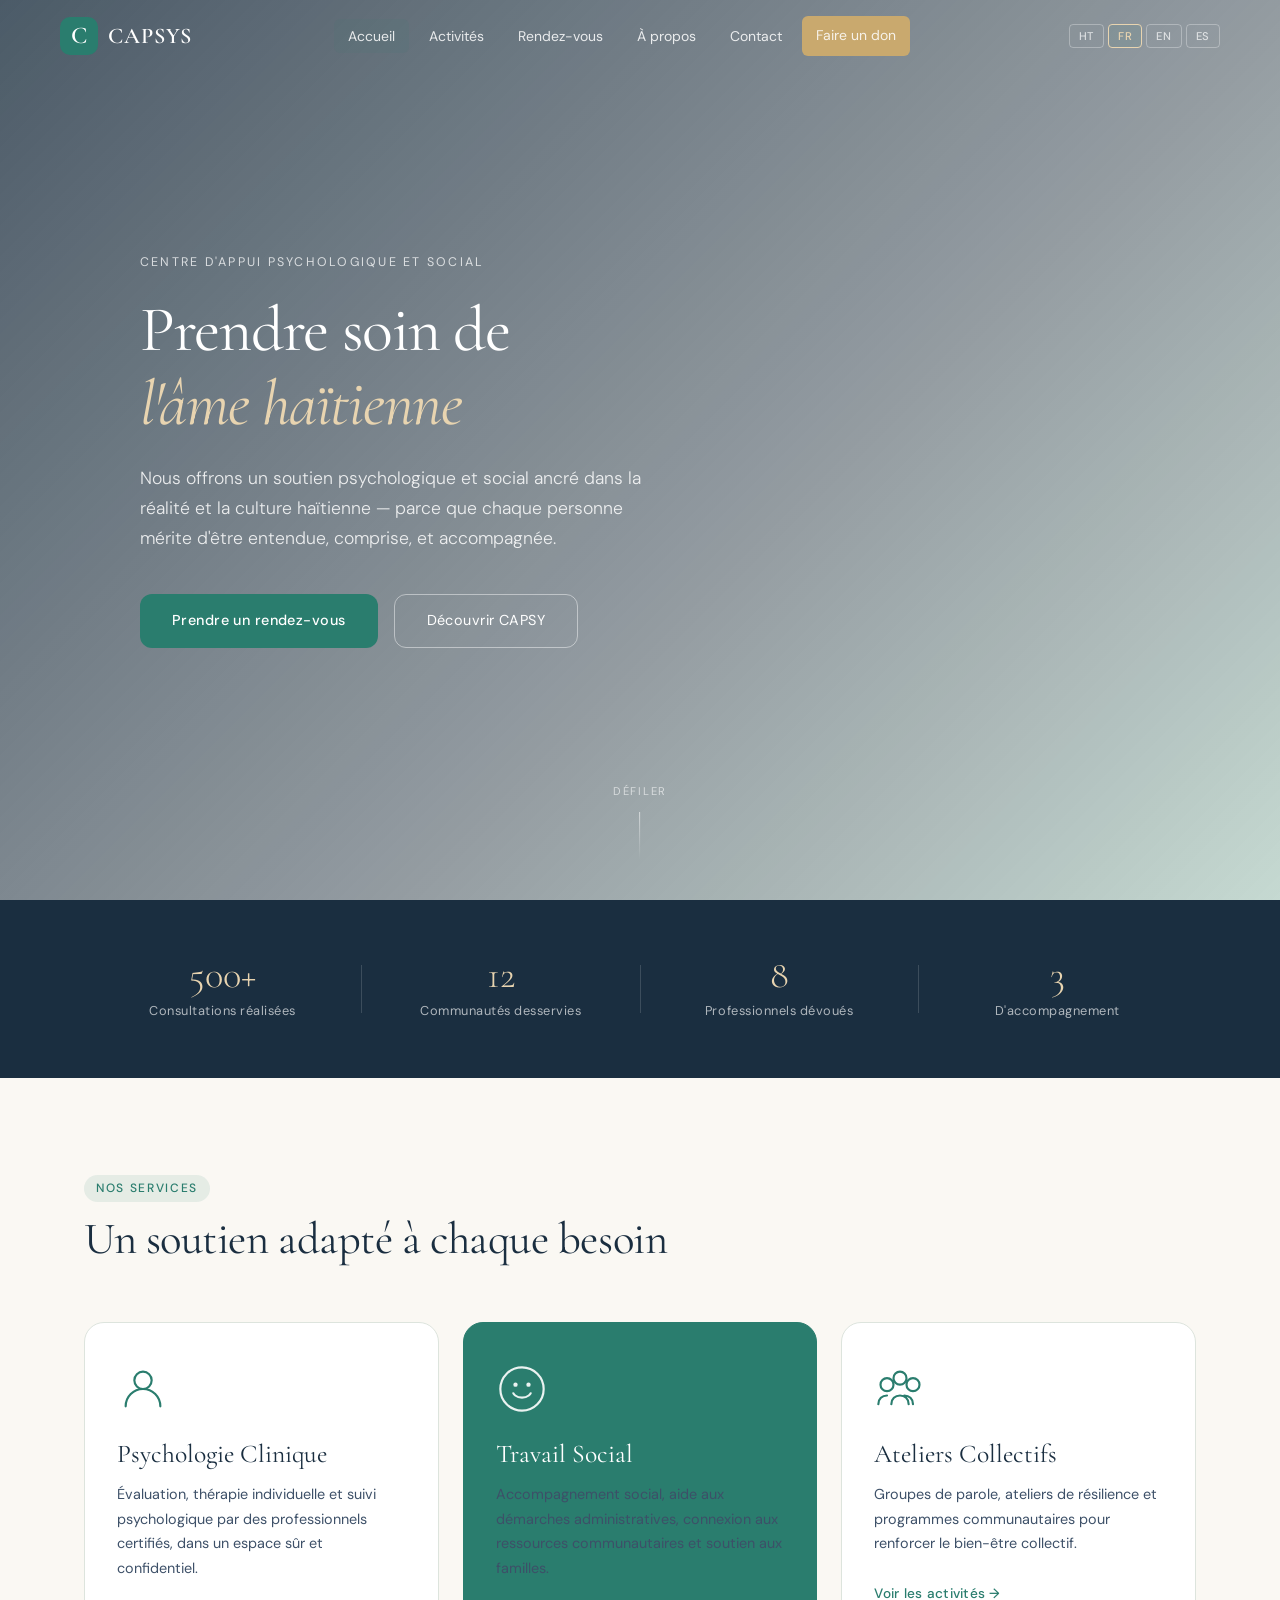
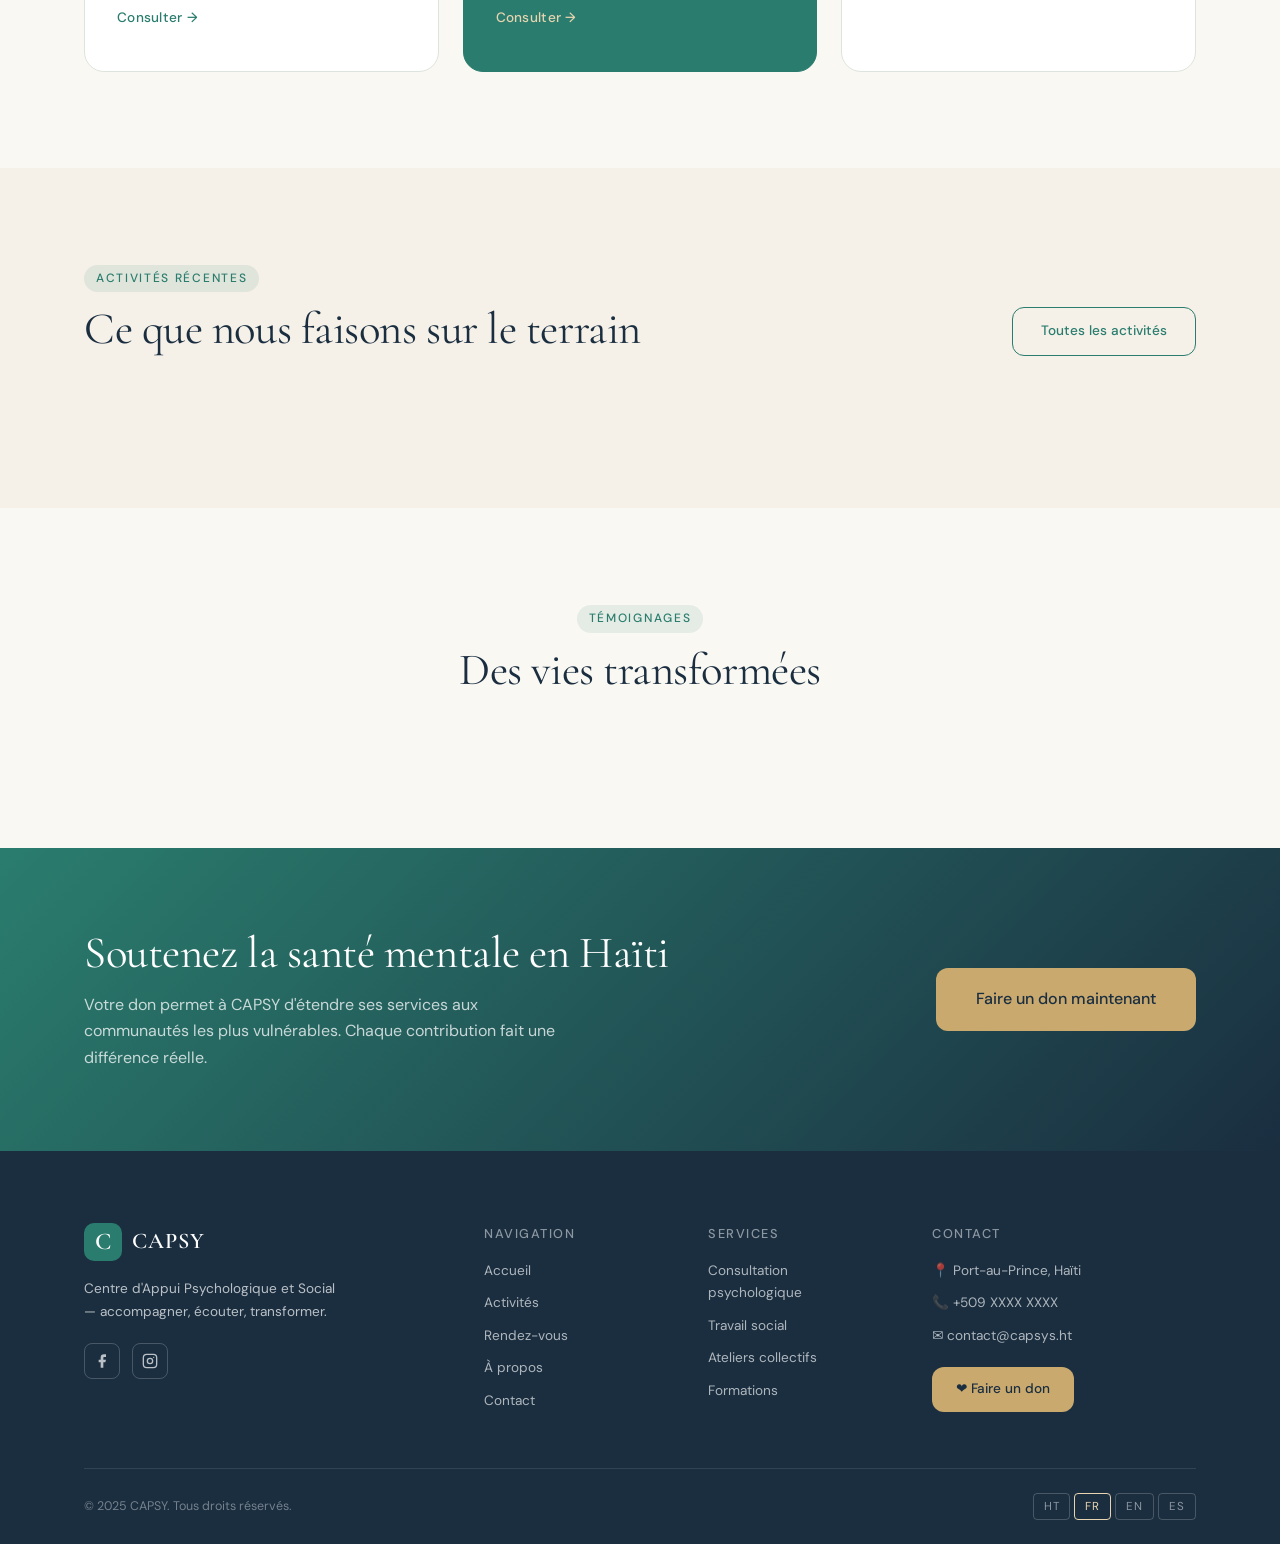
==== commit 8fc073c4: "Fix typos in CAPSY to CAPSYS throughout index.html" ====
--- a/index.html
+++ b/index.html
@@ -3,7 +3,7 @@
 <head>
   <meta charset="UTF-8" />
   <meta name="viewport" content="width=device-width, initial-scale=1.0" />
-  <title>CAPSY – Centre d'Appui Psychologique et Social</title>
+  <title>CAPSYS – Centre d'Appui Psychologique et Social</title>
   <link rel="preconnect" href="https://fonts.googleapis.com" />
   <link rel="preconnect" href="https://fonts.gstatic.com" crossorigin />
   <link href="https://fonts.googleapis.com/css2?family=Cormorant+Garamond:ital,wght@0,300;0,400;0,600;1,300;1,400&family=DM+Sans:wght@300;400;500&display=swap" rel="stylesheet" />
@@ -16,7 +16,7 @@
     <div class="nav-inner">
       <a href="index.html" class="nav-logo">
         <span class="logo-mark">C</span>
-        <span class="logo-text">CAPSY</span>
+        <span class="logo-text">CAPSYS</span>
       </a>
       <button class="nav-toggle" id="navToggle" aria-label="Menu">
         <span></span><span></span><span></span>
@@ -195,7 +195,7 @@
           <ul>
             <li>📍 Port-au-Prince, Haïti</li>
             <li>📞 +509 XXXX XXXX</li>
-            <li>✉️ contact@capsy.ht</li>
+            <li>✉️ contact@capsys.ht</li>
           </ul>
           <a href="donate.html" class="btn-donate-footer" data-i18n="shared.footer.donate_btn"></a>
         </div>
@@ -236,7 +236,7 @@
     }
 
     function renderTestimonials() {
-      const lang = CAPSY_LANG.current;
+      const lang = CAPSYS_LANG.current;
       const T = TRANSLATIONS.index;
       const grid = document.getElementById('testiGrid');
       if (!grid) return;
@@ -259,8 +259,8 @@
     }
 
     // Hook into language changes
-    const origApplyAll = CAPSY_LANG.applyAll.bind(CAPSY_LANG);
-    CAPSY_LANG.applyAll = function() {
+    const origApplyAll = CAPSYS_LANG.applyAll.bind(CAPSYS_LANG);
+    CAPSYS_LANG.applyAll = function() {
       origApplyAll();
       renderHomeActivities();
       renderTestimonials();
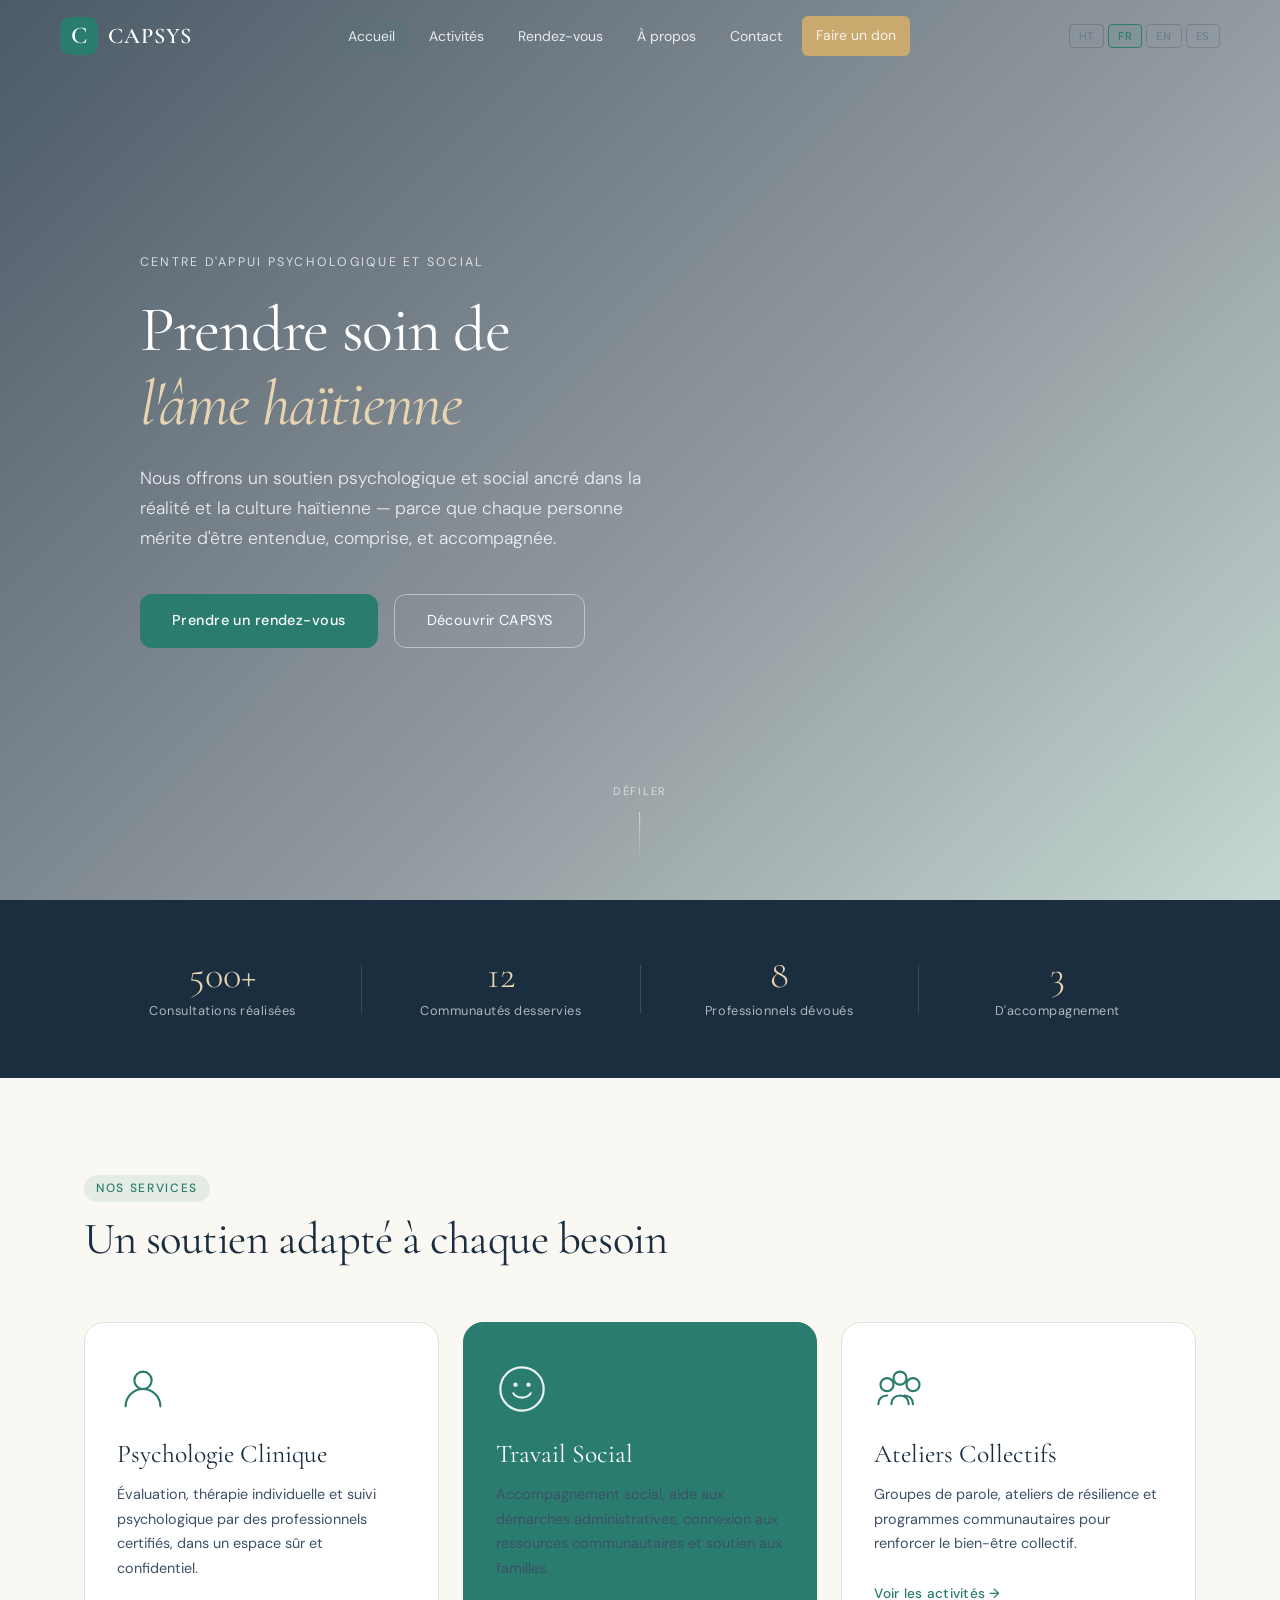
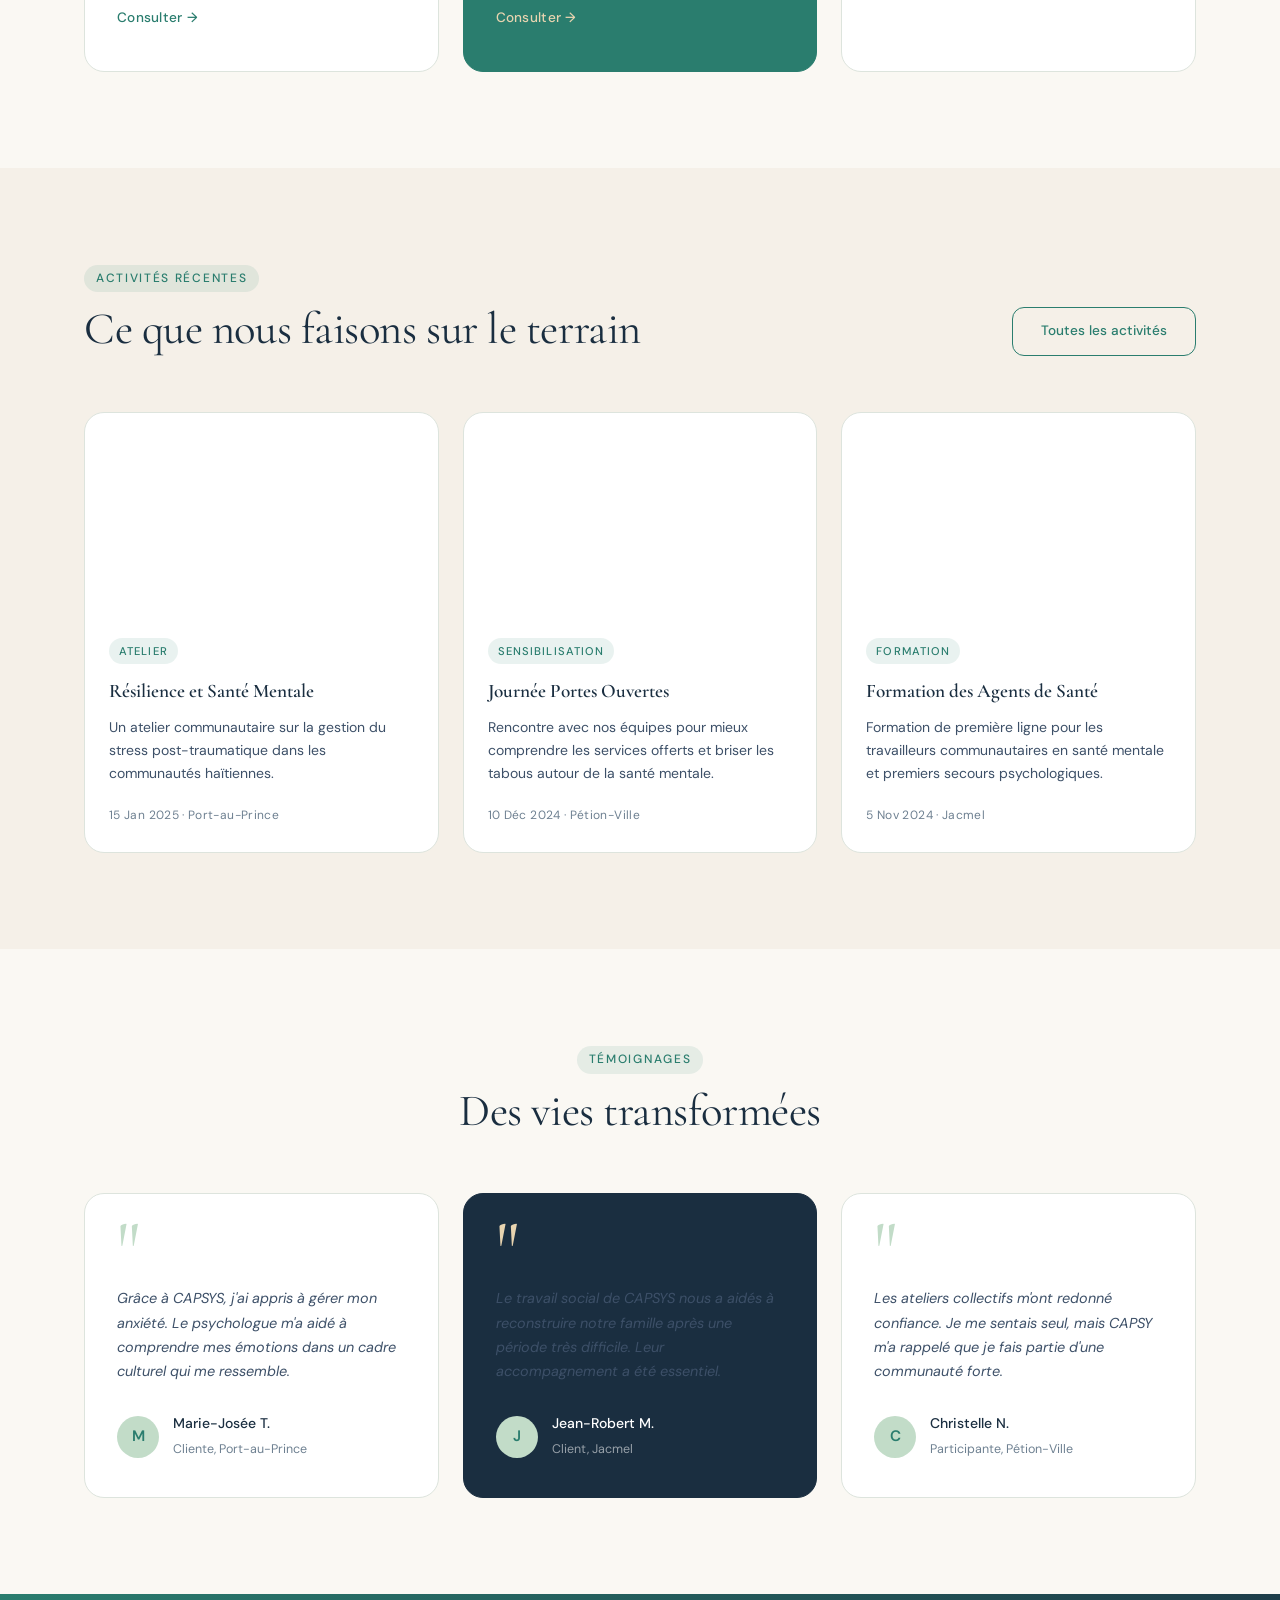
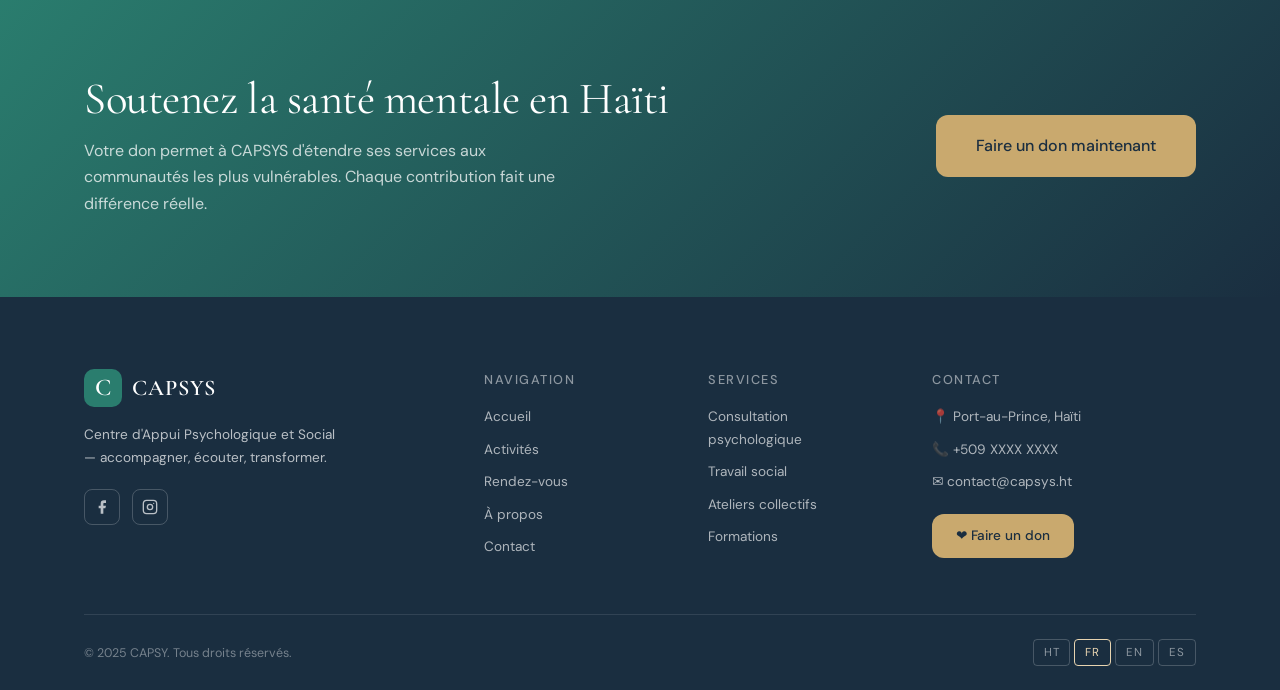
==== commit 7b2b8fd7: "Update index.html" ====
--- a/index.html
+++ b/index.html
@@ -164,7 +164,7 @@
     <div class="container">
       <div class="footer-grid">
         <div class="footer-brand">
-          <div class="footer-logo"><span class="logo-mark">C</span><span class="logo-text">CAPSY</span></div>
+          <div class="footer-logo"><span class="logo-mark">C</span><span class="logo-text">CAPSYS</span></div>
           <p data-i18n="shared.footer.tagline"></p>
           <div class="footer-social">
             <a href="#" aria-label="Facebook"><svg viewBox="0 0 24 24" fill="currentColor"><path d="M18 2h-3a5 5 0 00-5 5v3H7v4h3v8h4v-8h3l1-4h-4V7a1 1 0 011-1h3z"/></svg></a>
@@ -217,7 +217,7 @@
   <script>
     // Render home activities (first 3) dynamically
     function renderHomeActivities() {
-      const lang = CAPSY_LANG.current;
+      const lang = CAPSYS_LANG.current;
       const data = TRANSLATIONS.shared.activities_data;
       const grid = document.getElementById('homeActivities');
       if (!grid) return;
--- a/style.css
+++ b/style.css
@@ -1,5 +1,5 @@
 /* ============================================================
-   CAPSY — Global Stylesheet
+   CAPSYS — Global Stylesheet
    Aesthetic: Refined editorial, warm-coastal calm
    Fonts: Cormorant Garamond (display) + DM Sans (body)
    ============================================================ */
@@ -862,7 +862,7 @@
   border-color: var(--teal);
   color: var(--teal);
   background: rgba(42,125,110,.08);
-}
+
 body.hero-page .navbar:not(.scrolled) .nav-lang .lang-btn {
   border-color: rgba(255,255,255,.3);
   color: rgba(255,255,255,.7);
@@ -876,6 +876,6 @@
 
 /* ── HERO BG: Port-au-Prince / Haitian scene ── */
 .hero-bg {
-  background-image: url('https://images.unsplash.com/photo-1530521954074-e64f6810b32d?w=1800&q=85');
+  background-image: url('');
   background-position: center 40%;
 }
